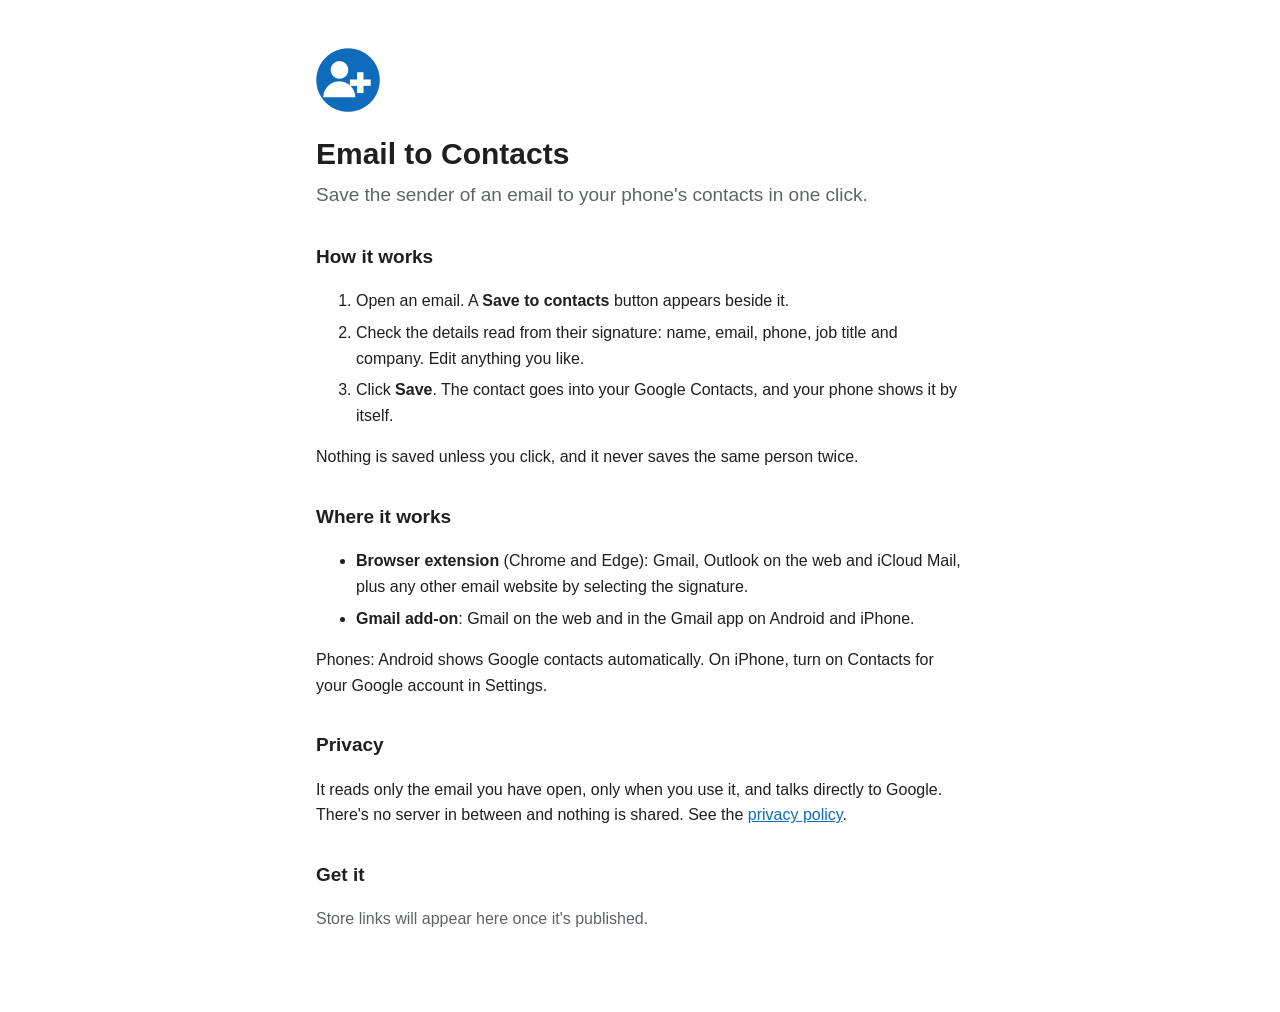
==== index.html @ 2fa06a8a "Email to Contacts: home page and privacy policy Co-Authored-By: Claude Opus 5.5 <noreply@anthropic.c" ====
<!doctype html>
<html lang="en">
<head>
  <meta charset="utf-8">
  <meta name="viewport" content="width=device-width, initial-scale=1">
  <title>Email to Contacts</title>
  <meta name="description" content="Save the sender of an email to your phone's contacts in one click, with the phone number, job title and company from their signature.">
  <link rel="icon" href="icon-128.png">
  <link rel="stylesheet" href="site.css">
</head>
<body>
  <main>
    <p><img src="icon-128.png" alt="" width="64" height="64"></p>
    <h1>Email to Contacts</h1>
    <p class="lead">Save the sender of an email to your phone's contacts in one click.</p>

    <h2>How it works</h2>
    <ol>
      <li>Open an email. A <strong>Save to contacts</strong> button appears beside it.</li>
      <li>Check the details read from their signature: name, email, phone, job title and company. Edit anything you like.</li>
      <li>Click <strong>Save</strong>. The contact goes into your Google Contacts, and your phone shows it by itself.</li>
    </ol>
    <p>Nothing is saved unless you click, and it never saves the same person twice.</p>

    <h2>Where it works</h2>
    <ul>
      <li><strong>Browser extension</strong> (Chrome and Edge): Gmail, Outlook on the web and iCloud Mail, plus any other email website by selecting the signature.</li>
      <li><strong>Gmail add-on</strong>: Gmail on the web and in the Gmail app on Android and iPhone.</li>
    </ul>
    <p>Phones: Android shows Google contacts automatically. On iPhone, turn on Contacts for your Google account in Settings.</p>

    <h2>Privacy</h2>
    <p>It reads only the email you have open, only when you use it, and talks directly to Google. There's no server in between and nothing is shared. See the <a href="privacy.html">privacy policy</a>.</p>

    <h2>Get it</h2>
    <p class="muted">Store links will appear here once it's published.</p>
  </main>
</body>
</html>
---- site.css ----
:root {
  --text: #1f1f1f;
  --muted: #5f6368;
  --accent: #0f6cbd;
  --bg: #ffffff;
}
@media (prefers-color-scheme: dark) {
  :root { --text: #e8eaed; --muted: #b0b3b8; --accent: #8ab4f8; --bg: #202124; }
}
* { box-sizing: border-box; }
body { margin: 0; background: var(--bg); color: var(--text); font: 16px/1.6 "Segoe UI", -apple-system, BlinkMacSystemFont, Roboto, sans-serif; }
main { max-width: 680px; margin: 0 auto; padding: 32px 16px 64px; }
h1 { font-size: 30px; line-height: 1.2; margin: 0 0 8px; }
h2 { font-size: 19px; margin: 32px 0 8px; }
.lead { font-size: 19px; color: var(--muted); margin-top: 0; }
.muted { color: var(--muted); }
a { color: var(--accent); }
li { margin-bottom: 6px; }
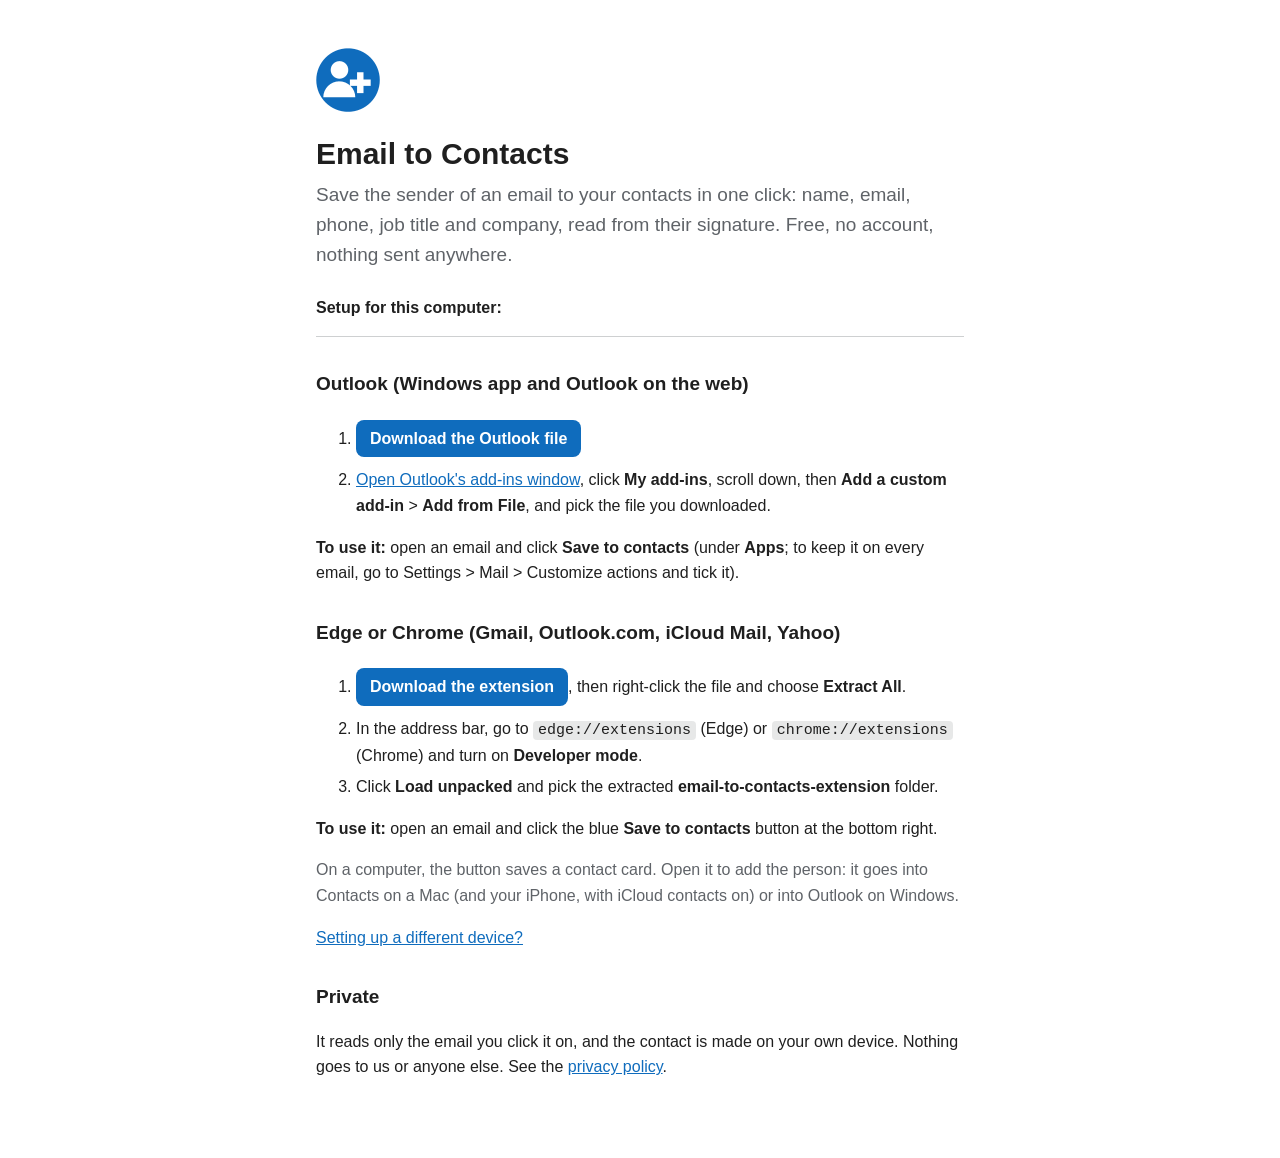
==== commit 5bd1fe49: "Setup page: one link for every device; local privacy policy; extension download Co-Authored-By: Clau" ====
--- a/index.html
+++ b/index.html
@@ -4,7 +4,7 @@
   <meta charset="utf-8">
   <meta name="viewport" content="width=device-width, initial-scale=1">
   <title>Email to Contacts</title>
-  <meta name="description" content="Save the sender of an email to your phone's contacts in one click, with the phone number, job title and company from their signature.">
+  <meta name="description" content="Save the sender of an email to your contacts in one click, with the phone number, job title and company from their signature. Free, no account.">
   <link rel="icon" href="icon-128.png">
   <link rel="stylesheet" href="site.css">
 </head>
@@ -12,28 +12,74 @@
   <main>
     <p><img src="icon-128.png" alt="" width="64" height="64"></p>
     <h1>Email to Contacts</h1>
-    <p class="lead">Save the sender of an email to your phone's contacts in one click.</p>
+    <p class="lead">Save the sender of an email to your contacts in one click: name, email, phone, job title and company, read from their signature. Free, no account, nothing sent anywhere.</p>
 
-    <h2>How it works</h2>
-    <ol>
-      <li>Open an email. A <strong>Save to contacts</strong> button appears beside it.</li>
-      <li>Check the details read from their signature: name, email, phone, job title and company. Edit anything you like.</li>
-      <li>Click <strong>Save</strong>. The contact goes into your Google Contacts, and your phone shows it by itself.</li>
-    </ol>
-    <p>Nothing is saved unless you click, and it never saves the same person twice.</p>
+    <p class="for" id="for" hidden></p>
 
-    <h2>Where it works</h2>
-    <ul>
-      <li><strong>Browser extension</strong> (Chrome and Edge): Gmail, Outlook on the web and iCloud Mail, plus any other email website by selecting the signature.</li>
-      <li><strong>Gmail add-on</strong>: Gmail on the web and in the Gmail app on Android and iPhone.</li>
-    </ul>
-    <p>Phones: Android shows Google contacts automatically. On iPhone, turn on Contacts for your Google account in Settings.</p>
+    <section class="setup" data-device="iphone">
+      <h2>iPhone</h2>
+      <p id="shortcut-ready" hidden><a class="button" id="shortcut-link" href="#">Add the Save to Contacts button</a><br>Then tap <strong>Add Shortcut</strong>.</p>
+      <p id="shortcut-later" class="muted">The iPhone button is being finished. For now, open <a href="app/">the app</a> and tap <strong>Paste from email</strong>.</p>
+      <p><strong>To use it:</strong> in any email app, press and hold the signature, select it, tap <strong>Share</strong>, then <strong>Save to Contacts</strong>.</p>
+    </section>
 
-    <h2>Privacy</h2>
-    <p>It reads only the email you have open, only when you use it, and talks directly to Google. There's no server in between and nothing is shared. See the <a href="privacy.html">privacy policy</a>.</p>
+    <section class="setup" data-device="android">
+      <h2>Android</h2>
+      <p><a class="button" href="app/">Open the app</a><br>Then tap <strong>Install</strong> (or ⋮ menu, then <strong>Add to Home screen</strong>).</p>
+      <p><strong>To use it:</strong> in any email app, select the signature, tap <strong>Share</strong>, then <strong>Email to Contacts</strong>.</p>
+    </section>
 
-    <h2>Get it</h2>
-    <p class="muted">Store links will appear here once it's published.</p>
+    <section class="setup" data-device="computer">
+      <h2>Outlook (Windows app and Outlook on the web)</h2>
+      <ol>
+        <li><a class="button small" href="outlook/manifest.xml" download="email-to-contacts-outlook.xml">Download the Outlook file</a></li>
+        <li><a href="https://aka.ms/olksideload" target="_blank" rel="noopener">Open Outlook's add-ins window</a>, click <strong>My add-ins</strong>, scroll down, then <strong>Add a custom add-in</strong> &gt; <strong>Add from File</strong>, and pick the file you downloaded.</li>
+      </ol>
+      <p><strong>To use it:</strong> open an email and click <strong>Save to contacts</strong> (under <strong>Apps</strong>; to keep it on every email, go to Settings &gt; Mail &gt; Customize actions and tick it).</p>
+
+      <h2>Edge or Chrome (Gmail, Outlook.com, iCloud Mail, Yahoo)</h2>
+      <ol>
+        <li><a class="button small" href="email-to-contacts-extension.zip" download>Download the extension</a>, then right-click the file and choose <strong>Extract All</strong>.</li>
+        <li>In the address bar, go to <code>edge://extensions</code> (Edge) or <code>chrome://extensions</code> (Chrome) and turn on <strong>Developer mode</strong>.</li>
+        <li>Click <strong>Load unpacked</strong> and pick the extracted <strong>email-to-contacts-extension</strong> folder.</li>
+      </ol>
+      <p><strong>To use it:</strong> open an email and click the blue <strong>Save to contacts</strong> button at the bottom right.</p>
+
+      <p class="muted">On a computer, the button saves a contact card. Open it to add the person: it goes into Contacts on a Mac (and your iPhone, with iCloud contacts on) or into Outlook on Windows.</p>
+    </section>
+
+    <p><a href="#" id="show-all" hidden>Setting up a different device?</a></p>
+
+    <h2>Private</h2>
+    <p>It reads only the email you click it on, and the contact is made on your own device. Nothing goes to us or anyone else. See the <a href="privacy.html">privacy policy</a>.</p>
   </main>
+  <script>
+    // Show the right setup first. Fill in SHORTCUT once the iPhone shortcut's iCloud link exists.
+    (function () {
+      var SHORTCUT = '';
+      var ua = navigator.userAgent;
+      var device = /iPhone|iPad|iPod/.test(ua) || (navigator.platform === 'MacIntel' && navigator.maxTouchPoints > 1) ? 'iphone'
+        : /Android/.test(ua) ? 'android' : 'computer';
+      var names = { iphone: 'your iPhone', android: 'your Android phone', computer: 'this computer' };
+      var sections = document.querySelectorAll('.setup');
+      for (var i = 0; i < sections.length; i++) sections[i].hidden = sections[i].getAttribute('data-device') !== device;
+      var label = document.getElementById('for');
+      label.textContent = 'Setup for ' + names[device] + ':';
+      label.hidden = false;
+      var all = document.getElementById('show-all');
+      all.hidden = false;
+      all.addEventListener('click', function (e) {
+        e.preventDefault();
+        for (var i = 0; i < sections.length; i++) sections[i].hidden = false;
+        all.hidden = true;
+        label.hidden = true;
+      });
+      if (SHORTCUT) {
+        document.getElementById('shortcut-link').href = SHORTCUT;
+        document.getElementById('shortcut-ready').hidden = false;
+        document.getElementById('shortcut-later').hidden = true;
+      }
+    })();
+  </script>
 </body>
 </html>
--- a/site.css
+++ b/site.css
@@ -16,3 +16,9 @@
 .muted { color: var(--muted); }
 a { color: var(--accent); }
 li { margin-bottom: 6px; }
+.for { font-weight: 600; margin: 24px 0 0; }
+.setup { border-top: 1px solid color-mix(in srgb, var(--muted) 30%, transparent); margin-top: 16px; }
+.button { display: inline-block; margin: 4px 0; padding: 10px 18px; border-radius: 8px; background: #0f6cbd; color: #fff; font-weight: 600; text-decoration: none; }
+.button.small { padding: 6px 14px; }
+code { font-size: 15px; background: color-mix(in srgb, var(--muted) 15%, transparent); padding: 1px 5px; border-radius: 4px; }
+[hidden] { display: none !important; }
